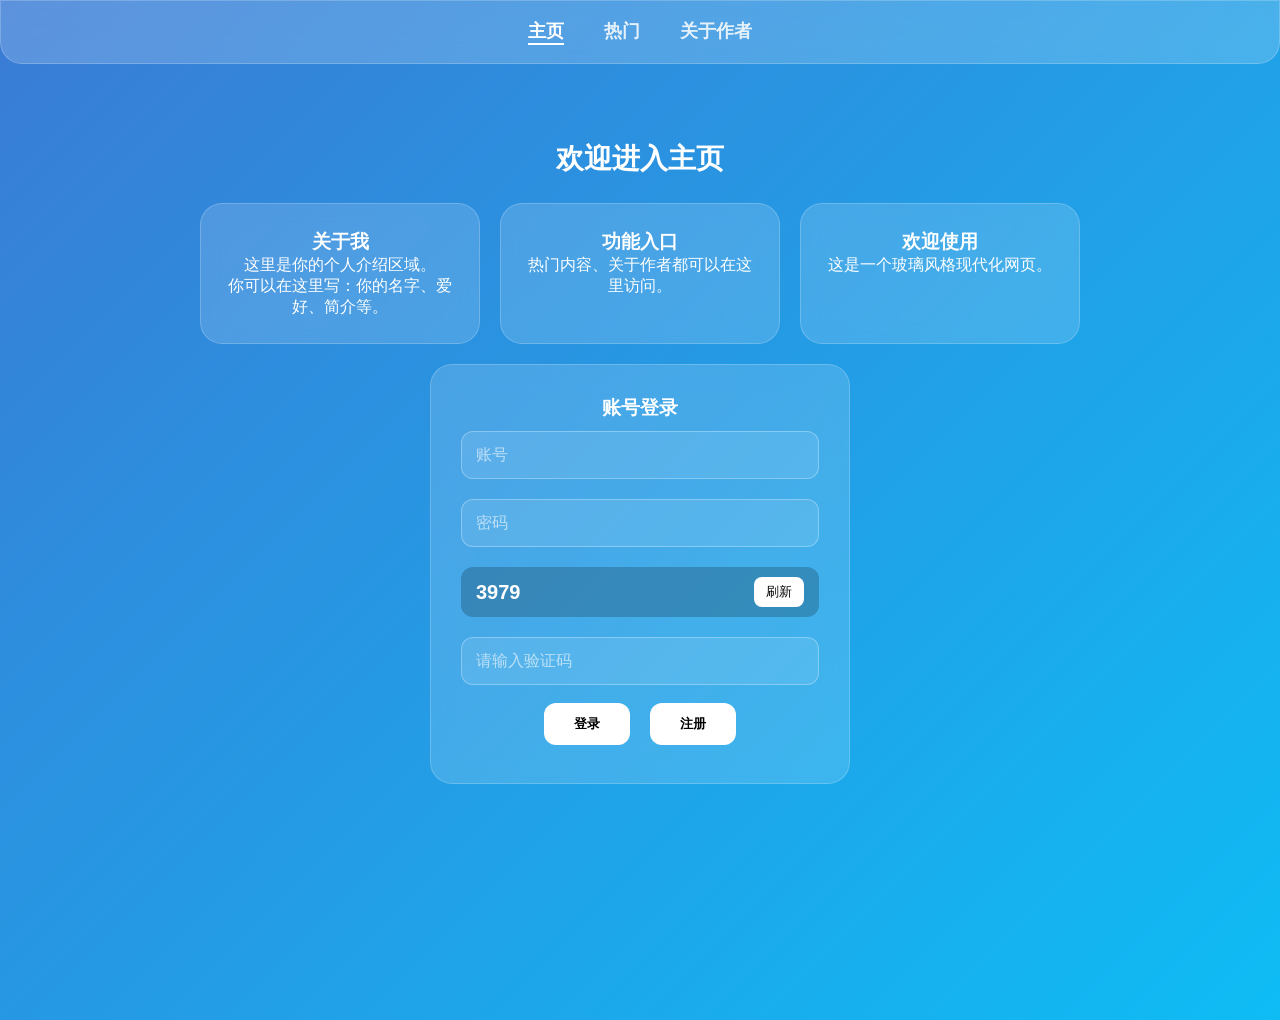
==== home.html @ a4b9e1c4 "创建 home.html" ====
<!DOCTYPE html>
<html lang="zh-CN">
<head>
<meta charset="UTF-8">
<meta name="viewport" content="width=device-width, initial-scale=1.0">
<title>主页 / 热门 / 关于作者</title>
<style>
* { margin: 0; padding: 0; box-sizing: border-box; }

body {
    background: linear-gradient(135deg, #3a7bd5, #00d2ff, #7b4397, #dc2430);
    background-size: 400% 400%;
    animation: bgGradient 12s ease infinite;
    min-height: 100vh;
    font-family: Arial, sans-serif;
    color: #fff;
    overflow-x: hidden;
}

@keyframes bgGradient {
    0% { background-position: 0% 50%; }
    50% { background-position: 100% 50%; }
    100% { background-position: 0% 50%; }
}

/* 顶部导航玻璃 */
.navbar {
    position: fixed;
    top: 0; left: 0; right: 0;
    background: rgba(255, 255, 255, 0.18);
    backdrop-filter: blur(12px);
    -webkit-backdrop-filter: blur(12px);
    border: 1px solid rgba(255, 255, 255, 0.2);
    border-radius: 0 0 22px 22px;
    padding: 18px 30px;
    display: flex;
    justify-content: center;
    gap: 40px;
    z-index: 99;
    animation: navIn 0.8s ease-out;
}

@keyframes navIn {
    from { transform: translateY(-30px); opacity: 0; }
    to { transform: translateY(0); opacity: 1; }
}

.nav-item {
    font-size: 18px;
    font-weight: bold;
    color: #fff;
    opacity: 0.85;
    cursor: pointer;
    transition: all 0.3s ease;
}

.nav-item:hover { opacity: 1; transform: scale(1.08); }
.nav-item.active { opacity: 1; border-bottom: 2px solid #fff; }

/* 内容区 */
.content {
    margin-top: 120px;
    padding: 20px;
    display: flex;
    flex-direction: column;
    align-items: center;
}

.page-content {
    width: 100%;
    max-width: 900px;
    display: none;
    animation: fadeIn 1s ease;
}
.page-content.active { display: block; }

@keyframes fadeIn {
    from { opacity: 0; transform: translateY(20px); }
    to { opacity: 1; transform: translateY(0); }
}

.page-title {
    text-align: center;
    font-size: 28px;
    font-weight: bold;
    margin-bottom: 25px;
}

/* 卡片 */
.cards {
    display: flex;
    flex-wrap: wrap;
    justify-content: center;
    gap: 20px;
}

.card {
    background: rgba(255, 255, 255, 0.15);
    backdrop-filter: blur(10px);
    -webkit-backdrop-filter: blur(10px);
    border: 1px solid rgba(255, 255, 255, 0.2);
    border-radius: 22px;
    width: 100%;
    max-width: 280px;
    padding: 25px;
    text-align: center;
    transition: all 0.4s ease;
    animation: cardIn 0.8s ease backwards;
}
.card:nth-child(1) { animation-delay: 0.1s; }
.card:nth-child(2) { animation-delay: 0.2s; }
.card:nth-child(3) { animation-delay: 0.3s; }

@keyframes cardIn {
    from { transform: translateY(30px); opacity: 0; }
    to { transform: translateY(0); opacity: 1; }
}

.card:hover {
    transform: translateY(-6px);
    background: rgba(255, 255, 255, 0.2);
}

/* 玻璃框 */
.glass-box {
    background: rgba(255, 255, 255, 0.15);
    backdrop-filter: blur(12px);
    -webkit-backdrop-filter: blur(12px);
    border: 1px solid rgba(255, 255, 255, 0.2);
    border-radius: 22px;
    padding: 30px;
    margin: 20px auto;
    max-width: 420px;
    text-align: center;
}

/* 表单 */
input {
    width: 100%;
    padding: 14px;
    margin: 10px 0;
    border-radius: 12px;
    border: 1px solid rgba(255,255,255,0.3);
    background: rgba(255,255,255,0.1);
    color: #fff;
    font-size: 16px;
    outline: none;
}
input::placeholder { color: rgba(255,255,255,0.6); }

.btn {
    padding: 12px 30px;
    margin: 8px;
    border-radius: 12px;
    border: none;
    background: linear-gradient(90deg,#fff,#fff);
    color: #000;
    font-weight: bold;
    cursor: pointer;
    transition: all 0.3s ease;
}
.btn:hover { transform: scale(1.05); }
.btn:active { transform: scale(0.97); }

/* 验证码 */
.captcha-box {
    display: flex;
    align-items: center;
    justify-content: space-between;
    background: rgba(0,0,0,0.2);
    padding: 10px 15px;
    border-radius: 12px;
    margin: 10px 0;
}
.captcha-text {
    font-size: 20px;
    font-weight: bold;
    color: #fff;
}
.refresh-btn {
    background: #fff;
    border: none;
    padding: 6px 12px;
    border-radius: 8px;
    cursor: pointer;
}

/* 手机自适应 */
@media (max-width: 768px) {
    .navbar { gap: 25px; }
    .nav-item { font-size: 16px; }
    .page-title { font-size: 22px; }
    .card { max-width: 90%; }
}
</style>
</head>
<body>

<!-- 导航 -->
<div class="navbar">
    <div class="nav-item active" onclick="switchPage('home')">主页</div>
    <div class="nav-item" onclick="switchPage('hot')">热门</div>
    <div class="nav-item" onclick="switchPage('about')">关于作者</div>
</div>

<!-- 内容区 -->
<div class="content">

    <!-- 主页 -->
    <div id="page-home" class="page-content active">
        <div class="page-title">欢迎进入主页</div>

        <div class="cards">
            <div class="card">
                <h3>关于我</h3>
                <p>这里是你的个人介绍区域。</p>
                <p>你可以在这里写：你的名字、爱好、简介等。</p>
            </div>
            <div class="card">
                <h3>功能入口</h3>
                <p>热门内容、关于作者都可以在这里访问。</p>
            </div>
            <div class="card">
                <h3>欢迎使用</h3>
                <p>这是一个玻璃风格现代化网页。</p>
            </div>
        </div>
    </div>

    <!-- 热门 -->
    <div id="page-hot" class="page-content">
        <div class="page-title">热门内容</div>
        <div class="cards">
            <div class="card"><h3>热门 1</h3><p>热门内容展示区。</p></div>
            <div class="card"><h3>热门 2</h3><p>后续可替换为你想要的内容。</p></div>
        </div>
    </div>

    <!-- 关于作者 -->
    <div id="page-about" class="page-content">
        <div class="page-title">关于作者</div>
        <div class="glass-box">
            <h3>作者信息</h3>
            <p style="margin-top:10px;">账号登录系统已集成</p>
            <p>你可以注册账号后登录使用</p>
            <p>所有数据保存在本地，不泄露</p>
        </div>
    </div>

    <!-- 登录弹窗 -->
    <div id="login-modal" class="glass-box" style="display:none;">
        <h3>账号登录</h3>
        <input id="login-user" placeholder="账号">
        <input id="login-pwd" type="password" placeholder="密码">
        
        <div class="captcha-box">
            <div id="captcha-text" class="captcha-text"></div>
            <button class="refresh-btn" onclick="refreshCaptcha()">刷新</button>
        </div>
        <input id="captcha-input" placeholder="请输入验证码">

        <button class="btn" onclick="login()">登录</button>
        <button class="btn" onclick="showRegister()">注册</button>
    </div>

    <!-- 注册弹窗 -->
    <div id="register-modal" class="glass-box" style="display:none;">
        <h3>注册账号</h3>
        <input id="reg-user" placeholder="账号">
        <input id="reg-pwd" type="password" placeholder="密码">
        <input id="reg-pwd2" type="password" placeholder="确认密码">
        
        <div class="captcha-box">
            <div id="reg-captcha-text" class="captcha-text"></div>
            <button class="refresh-btn" onclick="refreshRegCaptcha()">刷新</button>
        </div>
        <input id="reg-captcha-input" placeholder="请输入验证码">

        <button class="btn" onclick="register()">完成注册</button>
        <button class="btn" onclick="hideRegister()">返回登录</button>
    </div>

</div>

<script>
// 页面切换
function switchPage(page) {
    document.querySelectorAll('.page-content').forEach(p=>p.classList.remove('active'));
    document.querySelectorAll('.nav-item').forEach(n=>n.classList.remove('active'));

    if(page==='home') document.getElementById('page-home').classList.add('active');
    else if(page==='hot') document.getElementById('page-hot').classList.add('active');
    else if(page==='about') document.getElementById('page-about').classList.add('active');

    document.querySelectorAll('.nav-item')[page==='home'?0:page==='hot'?1:2].classList.add('active');
}

// ========= 登录/注册 =========
let captchaVal = 0;
let regCaptchaVal = 0;

// 刷新验证码
function refreshCaptcha() {
    captchaVal = Math.floor(Math.random()*9000)+1000;
    document.getElementById('captcha-text').innerText = captchaVal;
}
function refreshRegCaptcha() {
    regCaptchaVal = Math.floor(Math.random()*9000)+1000;
    document.getElementById('reg-captcha-text').innerText = regCaptchaVal;
}

// 显示注册
function showRegister() {
    document.getElementById('login-modal').style.display = 'none';
    document.getElementById('register-modal').style.display = 'block';
    refreshRegCaptcha();
}
function hideRegister() {
    document.getElementById('register-modal').style.display = 'none';
    document.getElementById('login-modal').style.display = 'block';
}

// 登录
function login() {
    let user = document.getElementById('login-user').value.trim();
    let pwd = document.getElementById('login-pwd').value.trim();
    let cap = document.getElementById('captcha-input').value.trim();

    if(!user || !pwd){ alert("请填写账号密码！"); return; }
    if(cap != captchaVal){ alert("验证码错误！"); return; }

    let local = JSON.parse(localStorage.getItem("users")) || [];
    let find = local.find(u=>u.user===user && u.pwd===pwd);
    if(!find){ alert("账号或密码错误！"); return; }

    alert("登录成功！");
    localStorage.setItem("loginUser", user);
    location.reload();
}

// 注册
function register() {
    let user = document.getElementById('reg-user').value.trim();
    let pwd = document.getElementById('reg-pwd').value.trim();
    let pwd2 = document.getElementById('reg-pwd2').value.trim();
    let cap = document.getElementById('reg-captcha-input').value.trim();

    if(!user || !pwd){ alert("请填写账号密码！"); return; }
    if(pwd !== pwd2){ alert("两次密码不一致！"); return; }
    if(cap != regCaptchaVal){ alert("验证码错误！"); return; }

    let local = JSON.parse(localStorage.getItem("users")) || [];
    if(local.some(u=>u.user===user)){ alert("账号已存在！"); return; }

    local.push({user:user, pwd:pwd});
    localStorage.setItem("users", JSON.stringify(local));
    alert("注册成功！请登录。");
    hideRegister();
}

// 自动加载：显示登录框
window.onload = function(){
    if(!localStorage.getItem("loginUser")){
        document.getElementById('login-modal').style.display = 'block';
        refreshCaptcha();
    }
}
</script>

</body>
</html>
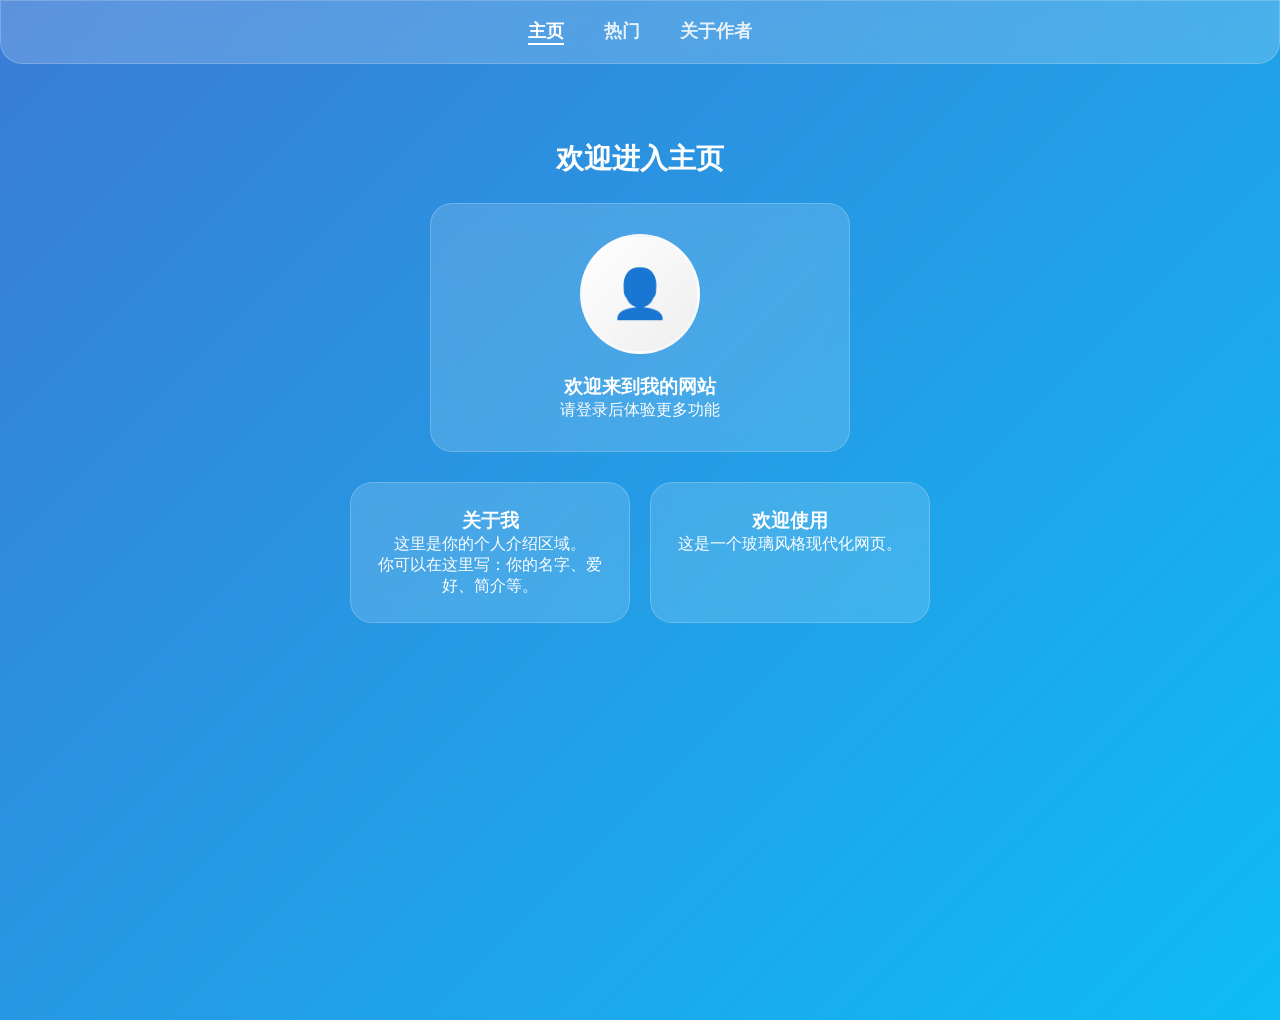
==== commit 86a5ead7: "更新 home.html" ====
--- a/home.html
+++ b/home.html
@@ -64,6 +64,8 @@
     display: flex;
     flex-direction: column;
     align-items: center;
+    position: relative;
+    z-index: 1;
 }
 
 .page-content {
@@ -185,6 +187,24 @@
     cursor: pointer;
 }
 
+/* 头像 */
+.avatar {
+    width: 120px;
+    height: 120px;
+    border-radius: 50%;
+    background: linear-gradient(135deg, #fff, #eee);
+    margin: 0 auto 20px;
+    display: flex;
+    align-items: center;
+    justify-content: center;
+    font-size: 48px;
+    color: #333;
+    cursor: pointer;
+    transition: transform 0.3s ease;
+    border: 3px solid rgba(255,255,255,0.3);
+}
+.avatar:hover { transform: scale(1.05); }
+
 /* 手机自适应 */
 @media (max-width: 768px) {
     .navbar { gap: 25px; }
@@ -192,14 +212,29 @@
     .page-title { font-size: 22px; }
     .card { max-width: 90%; }
 }
+
+/* 下雪动画 */
+.snow {
+    position: fixed;
+    top: 0;
+    left: 0;
+    width: 100%;
+    height: 100%;
+    pointer-events: none;
+    z-index: 0;
+}
 </style>
 </head>
 <body>
+
+<!-- 下雪动画 -->
+<canvas id="snow" class="snow"></canvas>
 
 <!-- 导航 -->
 <div class="navbar">
     <div class="nav-item active" onclick="switchPage('home')">主页</div>
     <div class="nav-item" onclick="switchPage('hot')">热门</div>
+    <div class="nav-item" id="nav-feature" onclick="switchPage('feature')" style="display:none;">功能</div>
     <div class="nav-item" onclick="switchPage('about')">关于作者</div>
 </div>
 
@@ -209,18 +244,25 @@
     <!-- 主页 -->
     <div id="page-home" class="page-content active">
         <div class="page-title">欢迎进入主页</div>
+        
+        <div class="glass-box" style="margin-bottom:30px;">
+            <div id="avatar" class="avatar" onclick="changeAvatar()">👤</div>
+            <h3 id="welcome-text">欢迎来到我的网站</h3>
+            <p>请登录后体验更多功能</p>
+        </div>
 
         <div class="cards">
+            <div class="card" id="feature-card" style="display:none;">
+                <h3>功能入口</h3>
+                <p>点击进入功能页面</p>
+                <button class="btn" style="margin-top:10px;" onclick="goToFeature()">进入</button>
+            </div>
             <div class="card">
                 <h3>关于我</h3>
                 <p>这里是你的个人介绍区域。</p>
                 <p>你可以在这里写：你的名字、爱好、简介等。</p>
             </div>
             <div class="card">
-                <h3>功能入口</h3>
-                <p>热门内容、关于作者都可以在这里访问。</p>
-            </div>
-            <div class="card">
                 <h3>欢迎使用</h3>
                 <p>这是一个玻璃风格现代化网页。</p>
             </div>
@@ -231,8 +273,33 @@
     <div id="page-hot" class="page-content">
         <div class="page-title">热门内容</div>
         <div class="cards">
-            <div class="card"><h3>热门 1</h3><p>热门内容展示区。</p></div>
-            <div class="card"><h3>热门 2</h3><p>后续可替换为你想要的内容。</p></div>
+            <div class="card" onclick="showMaking()">
+                <h3>热门 1</h3>
+                <p>点击查看热门内容</p>
+            </div>
+            <div class="card" onclick="goToMusic()">
+                <h3>热门 2</h3>
+                <p>免费音乐播放平台</p>
+            </div>
+        </div>
+    </div>
+
+    <!-- 功能 -->
+    <div id="page-feature" class="page-content">
+        <div class="page-title">功能页面</div>
+        <div class="cards">
+            <div class="card">
+                <h3>功能 1</h3>
+                <p>功能描述</p>
+            </div>
+            <div class="card">
+                <h3>功能 2</h3>
+                <p>功能描述</p>
+            </div>
+            <div class="card">
+                <h3>功能 3</h3>
+                <p>功能描述</p>
+            </div>
         </div>
     </div>
 
@@ -241,8 +308,8 @@
         <div class="page-title">关于作者</div>
         <div class="glass-box">
             <h3>作者信息</h3>
-            <p style="margin-top:10px;">账号登录系统已集成</p>
-            <p>你可以注册账号后登录使用</p>
+            <p style="margin-top:10px;">QQ群：1065279470</p>
+            <p>有感兴趣的进群了解</p>
             <p>所有数据保存在本地，不泄露</p>
         </div>
     </div>
@@ -290,9 +357,14 @@
 
     if(page==='home') document.getElementById('page-home').classList.add('active');
     else if(page==='hot') document.getElementById('page-hot').classList.add('active');
+    else if(page==='feature') document.getElementById('page-feature').classList.add('active');
     else if(page==='about') document.getElementById('page-about').classList.add('active');
 
-    document.querySelectorAll('.nav-item')[page==='home'?0:page==='hot'?1:2].classList.add('active');
+    document.querySelectorAll('.nav-item')[
+        page==='home'?0:
+        page==='hot'?1:
+        page==='feature'?2:3
+    ].classList.add('active');
 }
 
 // ========= 登录/注册 =========
@@ -332,40 +404,3 @@
     let local = JSON.parse(localStorage.getItem("users")) || [];
     let find = local.find(u=>u.user===user && u.pwd===pwd);
     if(!find){ alert("账号或密码错误！"); return; }
-
-    alert("登录成功！");
-    localStorage.setItem("loginUser", user);
-    location.reload();
-}
-
-// 注册
-function register() {
-    let user = document.getElementById('reg-user').value.trim();
-    let pwd = document.getElementById('reg-pwd').value.trim();
-    let pwd2 = document.getElementById('reg-pwd2').value.trim();
-    let cap = document.getElementById('reg-captcha-input').value.trim();
-
-    if(!user || !pwd){ alert("请填写账号密码！"); return; }
-    if(pwd !== pwd2){ alert("两次密码不一致！"); return; }
-    if(cap != regCaptchaVal){ alert("验证码错误！"); return; }
-
-    let local = JSON.parse(localStorage.getItem("users")) || [];
-    if(local.some(u=>u.user===user)){ alert("账号已存在！"); return; }
-
-    local.push({user:user, pwd:pwd});
-    localStorage.setItem("users", JSON.stringify(local));
-    alert("注册成功！请登录。");
-    hideRegister();
-}
-
-// 自动加载：显示登录框
-window.onload = function(){
-    if(!localStorage.getItem("loginUser")){
-        document.getElementById('login-modal').style.display = 'block';
-        refreshCaptcha();
-    }
-}
-</script>
-
-</body>
-</html>
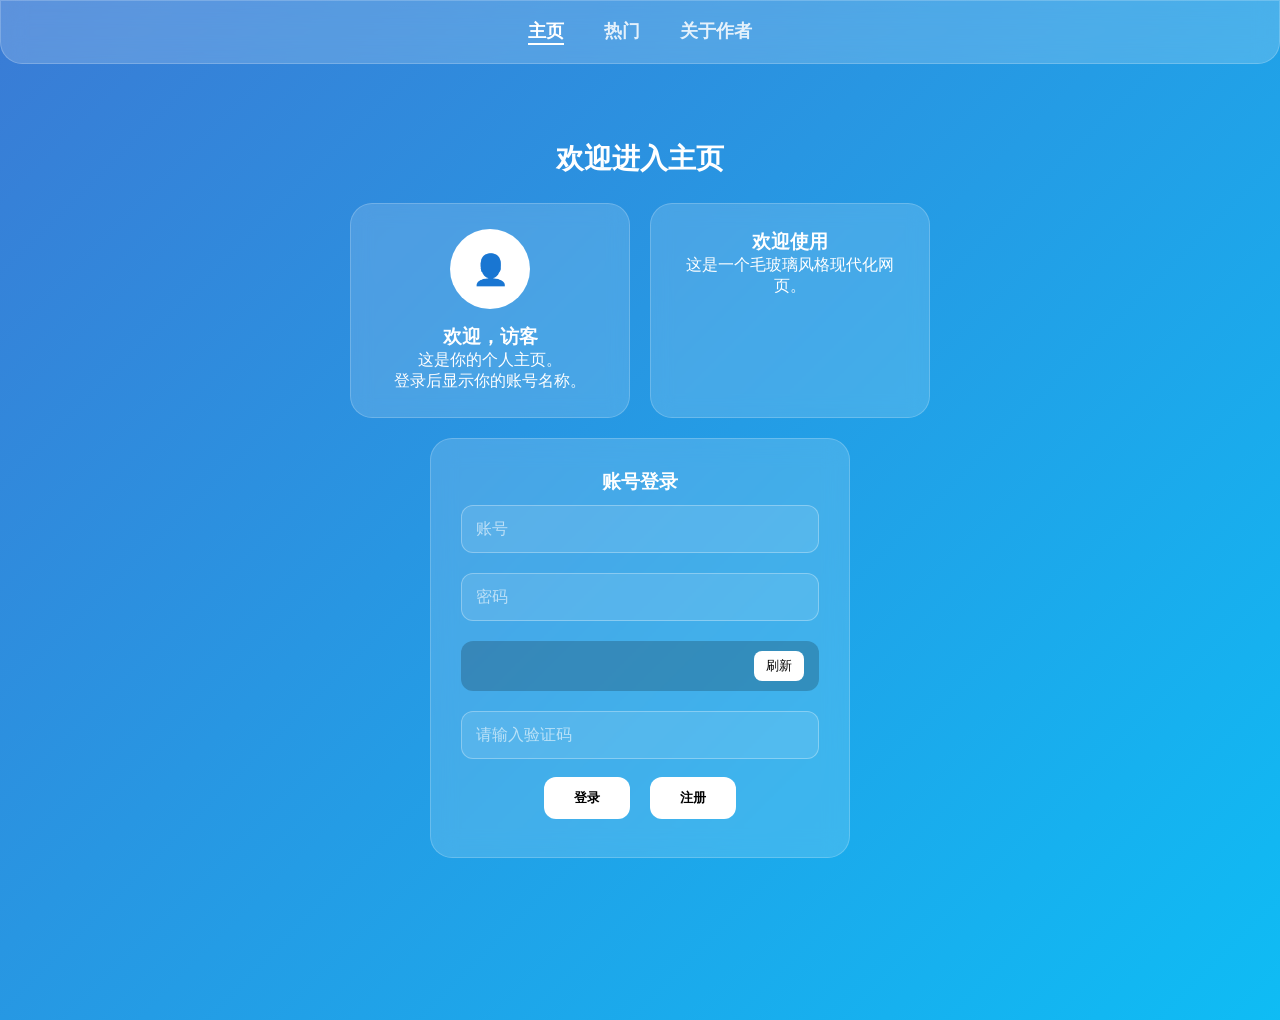
==== commit 4724ecb2: "更新 home.html" ====
--- a/home.html
+++ b/home.html
@@ -23,7 +23,7 @@
     100% { background-position: 0% 50%; }
 }
 
-/* 顶部导航玻璃 */
+/* 导航玻璃 */
 .navbar {
     position: fixed;
     top: 0; left: 0; right: 0;
@@ -64,8 +64,6 @@
     display: flex;
     flex-direction: column;
     align-items: center;
-    position: relative;
-    z-index: 1;
 }
 
 .page-content {
@@ -187,24 +185,6 @@
     cursor: pointer;
 }
 
-/* 头像 */
-.avatar {
-    width: 120px;
-    height: 120px;
-    border-radius: 50%;
-    background: linear-gradient(135deg, #fff, #eee);
-    margin: 0 auto 20px;
-    display: flex;
-    align-items: center;
-    justify-content: center;
-    font-size: 48px;
-    color: #333;
-    cursor: pointer;
-    transition: transform 0.3s ease;
-    border: 3px solid rgba(255,255,255,0.3);
-}
-.avatar:hover { transform: scale(1.05); }
-
 /* 手机自适应 */
 @media (max-width: 768px) {
     .navbar { gap: 25px; }
@@ -213,58 +193,73 @@
     .card { max-width: 90%; }
 }
 
-/* 下雪动画 */
+/* ===== 下雪动画 ===== */
 .snow {
     position: fixed;
-    top: 0;
-    left: 0;
+    top: 0; left: 0;
     width: 100%;
     height: 100%;
     pointer-events: none;
     z-index: 0;
 }
+
+/* 头像 */
+.avatar {
+    width: 80px;
+    height: 80px;
+    border-radius: 50%;
+    margin: 0 auto 15px;
+    background: #fff;
+    display: flex;
+    align-items: center;
+    justify-content: center;
+    font-size: 30px;
+    color: #333;
+    cursor: pointer;
+    border: 2px solid rgba(255,255,255,0.3);
+}
 </style>
 </head>
 <body>
 
-<!-- 下雪动画 -->
-<canvas id="snow" class="snow"></canvas>
+<!-- 下雪动画容器 -->
+<canvas class="snow" id="snowCanvas"></canvas>
 
 <!-- 导航 -->
 <div class="navbar">
     <div class="nav-item active" onclick="switchPage('home')">主页</div>
     <div class="nav-item" onclick="switchPage('hot')">热门</div>
-    <div class="nav-item" id="nav-feature" onclick="switchPage('feature')" style="display:none;">功能</div>
     <div class="nav-item" onclick="switchPage('about')">关于作者</div>
 </div>
 
 <!-- 内容区 -->
 <div class="content">
 
-    <!-- 主页 -->
+    <!-- 主页（登录后才显示） -->
     <div id="page-home" class="page-content active">
         <div class="page-title">欢迎进入主页</div>
-        
-        <div class="glass-box" style="margin-bottom:30px;">
-            <div id="avatar" class="avatar" onclick="changeAvatar()">👤</div>
-            <h3 id="welcome-text">欢迎来到我的网站</h3>
-            <p>请登录后体验更多功能</p>
-        </div>
 
         <div class="cards">
-            <div class="card" id="feature-card" style="display:none;">
+            <!-- 关于我 -->
+            <div class="card">
+                <div class="avatar" onclick="prompt('点击更换头像（本地暂不保存）')">👤</div>
+                <h3 id="welcome-name">欢迎，访客</h3>
+                <p>这是你的个人主页。</p>
+                <p>登录后显示你的账号名称。</p>
+            </div>
+
+            <!-- 功能入口（登录后才显示） -->
+            <div class="card" id="func-card" style="display:none;">
                 <h3>功能入口</h3>
-                <p>点击进入功能页面</p>
-                <button class="btn" style="margin-top:10px;" onclick="goToFeature()">进入</button>
+                <p onclick="window.location.href='function.html'" style="cursor:pointer;color:#fffef0;">
+                    进入功能页面
+                </p>
             </div>
-            <div class="card">
-                <h3>关于我</h3>
-                <p>这里是你的个人介绍区域。</p>
-                <p>你可以在这里写：你的名字、爱好、简介等。</p>
-            </div>
+
+            <!-- 欢迎使用 -->
             <div class="card">
                 <h3>欢迎使用</h3>
-                <p>这是一个玻璃风格现代化网页。</p>
+                <p>这是一个毛玻璃风格现代化网页。</p>
             </div>
         </div>
     </div>
@@ -273,32 +268,13 @@
     <div id="page-hot" class="page-content">
         <div class="page-title">热门内容</div>
         <div class="cards">
-            <div class="card" onclick="showMaking()">
+            <div class="card" onclick="alert('🚧 正在制作中，请耐心等待…')">
                 <h3>热门 1</h3>
-                <p>点击查看热门内容</p>
+                <p>点击查看</p>
             </div>
-            <div class="card" onclick="goToMusic()">
+            <div class="card" onclick="window.location.href='https://music.163.com/'">
                 <h3>热门 2</h3>
-                <p>免费音乐播放平台</p>
-            </div>
-        </div>
-    </div>
-
-    <!-- 功能 -->
-    <div id="page-feature" class="page-content">
-        <div class="page-title">功能页面</div>
-        <div class="cards">
-            <div class="card">
-                <h3>功能 1</h3>
-                <p>功能描述</p>
-            </div>
-            <div class="card">
-                <h3>功能 2</h3>
-                <p>功能描述</p>
-            </div>
-            <div class="card">
-                <h3>功能 3</h3>
-                <p>功能描述</p>
+                <p>免费在线音乐</p>
             </div>
         </div>
     </div>
@@ -309,13 +285,12 @@
         <div class="glass-box">
             <h3>作者信息</h3>
             <p style="margin-top:10px;">QQ群：1065279470</p>
-            <p>有感兴趣的进群了解</p>
-            <p>所有数据保存在本地，不泄露</p>
+            <p>有感兴趣的进群了解！</p>
         </div>
     </div>
 
     <!-- 登录弹窗 -->
-    <div id="login-modal" class="glass-box" style="display:none;">
+    <div id="login-modal" class="glass-box">
         <h3>账号登录</h3>
         <input id="login-user" placeholder="账号">
         <input id="login-pwd" type="password" placeholder="密码">
@@ -350,28 +325,22 @@
 </div>
 
 <script>
-// 页面切换
+// ========= 页面切换 =========
 function switchPage(page) {
     document.querySelectorAll('.page-content').forEach(p=>p.classList.remove('active'));
     document.querySelectorAll('.nav-item').forEach(n=>n.classList.remove('active'));
 
     if(page==='home') document.getElementById('page-home').classList.add('active');
     else if(page==='hot') document.getElementById('page-hot').classList.add('active');
-    else if(page==='feature') document.getElementById('page-feature').classList.add('active');
     else if(page==='about') document.getElementById('page-about').classList.add('active');
 
-    document.querySelectorAll('.nav-item')[
-        page==='home'?0:
-        page==='hot'?1:
-        page==='feature'?2:3
-    ].classList.add('active');
+    document.querySelectorAll('.nav-item')[page==='home'?0:page==='hot'?1:2].classList.add('active');
 }
 
 // ========= 登录/注册 =========
 let captchaVal = 0;
 let regCaptchaVal = 0;
 
-// 刷新验证码
 function refreshCaptcha() {
     captchaVal = Math.floor(Math.random()*9000)+1000;
     document.getElementById('captcha-text').innerText = captchaVal;
@@ -381,7 +350,6 @@
     document.getElementById('reg-captcha-text').innerText = regCaptchaVal;
 }
 
-// 显示注册
 function showRegister() {
     document.getElementById('login-modal').style.display = 'none';
     document.getElementById('register-modal').style.display = 'block';
@@ -392,7 +360,6 @@
     document.getElementById('login-modal').style.display = 'block';
 }
 
-// 登录
 function login() {
     let user = document.getElementById('login-user').value.trim();
     let pwd = document.getElementById('login-pwd').value.trim();
@@ -404,3 +371,55 @@
     let local = JSON.parse(localStorage.getItem("users")) || [];
     let find = local.find(u=>u.user===user && u.pwd===pwd);
     if(!find){ alert("账号或密码错误！"); return; }
+
+    alert("登录成功！");
+    localStorage.setItem("loginUser", user);
+    location.reload();
+}
+
+function register() {
+    let user = document.getElementById('reg-user').value.trim();
+    let pwd = document.getElementById('reg-pwd').value.trim();
+    let pwd2 = document.getElementById('reg-pwd2').value.trim();
+    let cap = document.getElementById('reg-captcha-input').value.trim();
+
+    if(!user || !pwd){ alert("请填写账号密码！"); return; }
+    if(pwd !== pwd2){ alert("两次密码不一致！"); return; }
+    if(cap != regCaptchaVal){ alert("验证码错误！"); return; }
+
+    let local = JSON.parse(localStorage.getItem("users")) || [];
+    if(local.some(u=>u.user===user)){ alert("账号已存在！"); return; }
+
+    local.push({user:user, pwd:pwd});
+    localStorage.setItem("users", JSON.stringify(local));
+    alert("注册成功！请登录。");
+    hideRegister();
+}
+
+// ========= 初始化：强制弹出登录 =========
+window.onload = function(){
+    document.getElementById('login-modal').style.display = 'block';
+    refreshCaptcha();
+
+    // 登录后显示功能入口
+    if(localStorage.getItem("loginUser")){
+        document.getElementById("func-card").style.display = "block";
+        document.getElementById("welcome-name").innerText = "欢迎，" + localStorage.getItem("loginUser");
+    }
+}
+
+// ========= 下雪动画 =========
+const canvas = document.getElementById('snowCanvas');
+const ctx = canvas.getContext('2d');
+
+function resize(){
+    canvas.width = window.innerWidth;
+    canvas.height = window.innerHeight;
+}
+resize();
+window.addEventListener('resize', resize);
+
+let snowArr = [];
+for(let i=0;i<80;i++){
+    snowArr.push({
+        x: Math.random()*canvas.width,
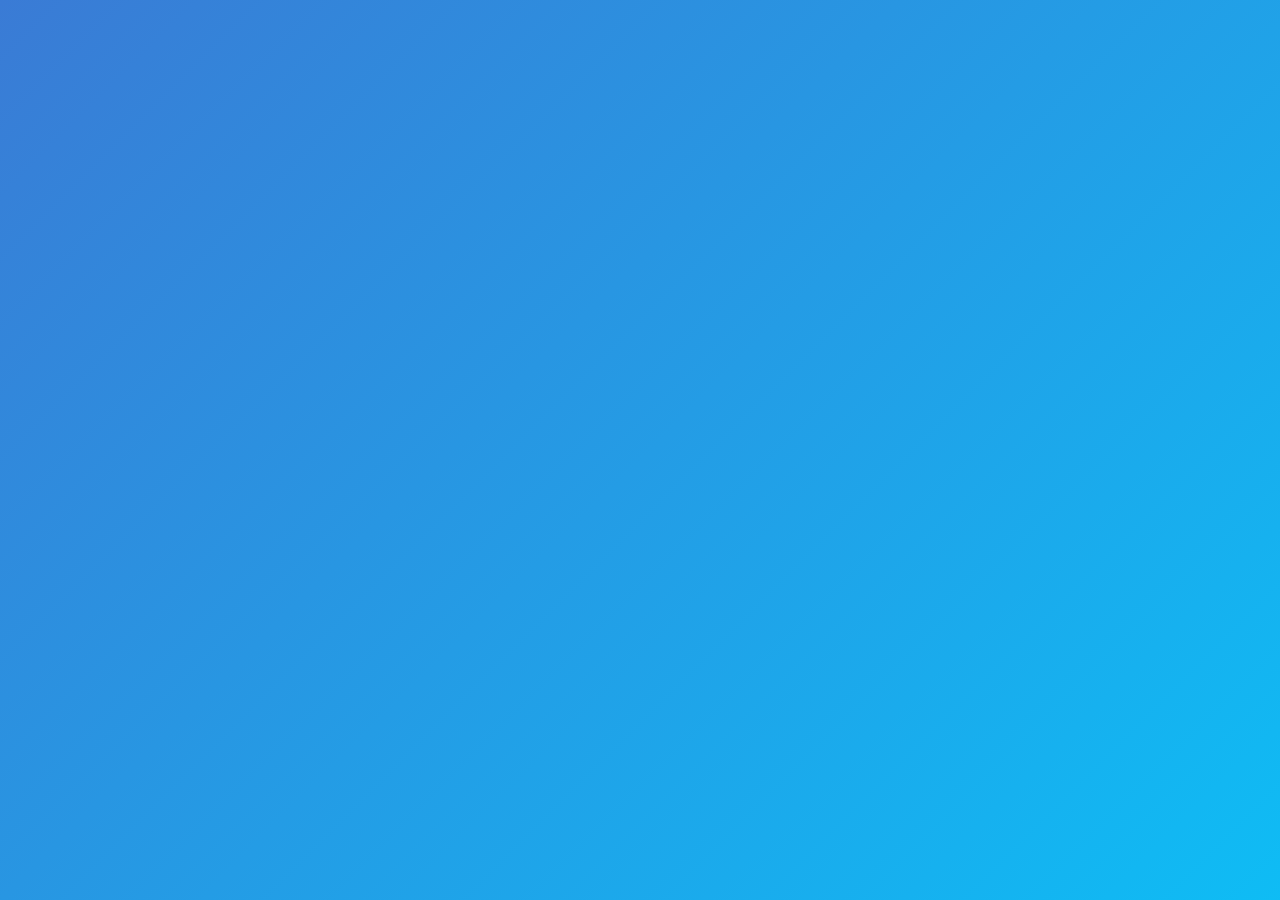
==== commit cbf8a0b9: "创建 home.html" ====
--- a/home.html
+++ b/home.html
@@ -3,423 +3,523 @@
 <head>
 <meta charset="UTF-8">
 <meta name="viewport" content="width=device-width, initial-scale=1.0">
-<title>主页 / 热门 / 关于作者</title>
+<title>社交分享平台</title>
 <style>
+/* 全局重置 */
 * { margin: 0; padding: 0; box-sizing: border-box; }
 
+/* 背景渐变模糊 */
 body {
     background: linear-gradient(135deg, #3a7bd5, #00d2ff, #7b4397, #dc2430);
     background-size: 400% 400%;
-    animation: bgGradient 12s ease infinite;
-    min-height: 100vh;
+    animation: bgGradient 8s ease infinite;
+    height: 100vh;
+    overflow: hidden;
     font-family: Arial, sans-serif;
-    color: #fff;
-    overflow-x: hidden;
-}
-
+    transition: opacity 0.8s ease;
+}
+
+/* 背景渐变动画 */
 @keyframes bgGradient {
     0% { background-position: 0% 50%; }
     50% { background-position: 100% 50%; }
     100% { background-position: 0% 50%; }
 }
 
-/* 导航玻璃 */
-.navbar {
+/* 加载动画容器 */
+.loader {
     position: fixed;
-    top: 0; left: 0; right: 0;
-    background: rgba(255, 255, 255, 0.18);
-    backdrop-filter: blur(12px);
-    -webkit-backdrop-filter: blur(12px);
-    border: 1px solid rgba(255, 255, 255, 0.2);
-    border-radius: 0 0 22px 22px;
-    padding: 18px 30px;
+    top: 0; left: 0;
+    width: 100%; height: 100%;
     display: flex;
     justify-content: center;
-    gap: 40px;
+    align-items: center;
+    z-index: 999;
+    opacity: 1;
+    transition: opacity 1s ease;
+}
+
+/* 加载动画圆点 */
+.loader .dot {
+    width: 20px; height: 20px;
+    margin: 0 10px;
+    border-radius: 50%;
+    background: #fff;
+    animation: jump 1.5s infinite ease-in-out;
+}
+
+/* 圆点弹跳动画 */
+@keyframes jump {
+    0%, 100% { transform: translateY(0); }
+    50% { transform: translateY(-30px); }
+}
+.loader .dot:nth-child(2) { animation-delay: 0.2s; }
+.loader .dot:nth-child(3) { animation-delay: 0.4s; }
+
+/* 通用容器 */
+.container {
+    position: fixed;
+    top: 0; left: 0;
+    width: 100%; height: 100%;
+    display: flex;
+    justify-content: center;
+    align-items: center;
     z-index: 99;
-    animation: navIn 0.8s ease-out;
-}
-
-@keyframes navIn {
-    from { transform: translateY(-30px); opacity: 0; }
-    to { transform: translateY(0); opacity: 1; }
-}
-
-.nav-item {
-    font-size: 18px;
-    font-weight: bold;
-    color: #fff;
-    opacity: 0.85;
-    cursor: pointer;
-    transition: all 0.3s ease;
-}
-
-.nav-item:hover { opacity: 1; transform: scale(1.08); }
-.nav-item.active { opacity: 1; border-bottom: 2px solid #fff; }
-
-/* 内容区 */
-.content {
-    margin-top: 120px;
-    padding: 20px;
-    display: flex;
-    flex-direction: column;
-    align-items: center;
-}
-
-.page-content {
-    width: 100%;
-    max-width: 900px;
-    display: none;
-    animation: fadeIn 1s ease;
-}
-.page-content.active { display: block; }
-
-@keyframes fadeIn {
-    from { opacity: 0; transform: translateY(20px); }
-    to { opacity: 1; transform: translateY(0); }
-}
-
-.page-title {
-    text-align: center;
-    font-size: 28px;
-    font-weight: bold;
-    margin-bottom: 25px;
-}
-
-/* 卡片 */
-.cards {
-    display: flex;
-    flex-wrap: wrap;
-    justify-content: center;
-    gap: 20px;
-}
-
-.card {
-    background: rgba(255, 255, 255, 0.15);
-    backdrop-filter: blur(10px);
-    -webkit-backdrop-filter: blur(10px);
-    border: 1px solid rgba(255, 255, 255, 0.2);
-    border-radius: 22px;
-    width: 100%;
-    max-width: 280px;
-    padding: 25px;
-    text-align: center;
-    transition: all 0.4s ease;
-    animation: cardIn 0.8s ease backwards;
-}
-.card:nth-child(1) { animation-delay: 0.1s; }
-.card:nth-child(2) { animation-delay: 0.2s; }
-.card:nth-child(3) { animation-delay: 0.3s; }
-
-@keyframes cardIn {
-    from { transform: translateY(30px); opacity: 0; }
-    to { transform: translateY(0); opacity: 1; }
-}
-
-.card:hover {
-    transform: translateY(-6px);
-    background: rgba(255, 255, 255, 0.2);
-}
-
-/* 玻璃框 */
-.glass-box {
+    opacity: 0;
+    transition: opacity 1.2s ease;
+}
+
+/* 显示容器 */
+.container.show {
+    opacity: 1;
+    display: flex;
+}
+
+/* 玻璃弹窗通用样式 */
+.glass-card {
     background: rgba(255, 255, 255, 0.15);
     backdrop-filter: blur(12px);
     -webkit-backdrop-filter: blur(12px);
     border: 1px solid rgba(255, 255, 255, 0.2);
     border-radius: 22px;
-    padding: 30px;
-    margin: 20px auto;
-    max-width: 420px;
+    padding: 35px 55px;
     text-align: center;
-}
-
-/* 表单 */
-input {
-    width: 100%;
-    padding: 14px;
-    margin: 10px 0;
-    border-radius: 12px;
-    border: 1px solid rgba(255,255,255,0.3);
-    background: rgba(255,255,255,0.1);
-    color: #fff;
+    width: 90%;
+    max-width: 400px;
+}
+
+/* 渐变文字 */
+.gradient-text {
+    font-size: 24px;
+    font-weight: bold;
+    background: linear-gradient(90deg, #ff9966, #ff5e62, #833ab4, #fd1d1d, #fcb045);
+    background-size: 300% 300%;
+    -webkit-background-clip: text;
+    background-clip: text;
+    color: transparent;
+    animation: textGradient 4s ease infinite;
+    cursor: pointer;
+    transition: transform 0.2s ease;
+}
+
+/* 点击文字稍微缩放效果 */
+.gradient-text:active {
+    transform: scale(0.95);
+}
+
+/* 渐变文字动画 */
+@keyframes textGradient {
+    0% { background-position: 0% 50%; }
+    50% { background-position: 100% 50%; }
+    100% { background-position: 0% 50%; }
+}
+
+/* 加载完成后隐藏加载动画 */
+.started .loader {
+    opacity: 0;
+    pointer-events: none;
+}
+
+/* 淡出动画类 */
+body.fade-out {
+    opacity: 0;
+}
+
+/* 表单样式 */
+.form-group {
+    margin-bottom: 20px;
+    text-align: left;
+}
+
+.form-group label {
+    display: block;
+    color: white;
+    margin-bottom: 8px;
+    font-size: 14px;
+}
+
+.form-group input {
+    width: 100%;
+    padding: 12px 15px;
+    border: 1px solid rgba(255, 255, 255, 0.3);
+    border-radius: 10px;
+    background: rgba(255, 255, 255, 0.1);
+    color: white;
     font-size: 16px;
     outline: none;
-}
-input::placeholder { color: rgba(255,255,255,0.6); }
-
+    transition: border-color 0.3s ease;
+}
+
+.form-group input:focus {
+    border-color: rgba(255, 255, 255, 0.6);
+}
+
+.form-group input::placeholder {
+    color: rgba(255, 255, 255, 0.6);
+}
+
+/* 按钮样式 */
 .btn {
-    padding: 12px 30px;
-    margin: 8px;
+    width: 100%;
+    padding: 12px;
+    border: none;
+    border-radius: 10px;
+    background: linear-gradient(90deg, #ff9966, #ff5e62);
+    color: white;
+    font-size: 16px;
+    font-weight: bold;
+    cursor: pointer;
+    transition: transform 0.2s ease;
+    margin-top: 10px;
+}
+
+.btn:active {
+    transform: scale(0.98);
+}
+
+/* 切换文本 */
+.switch-text {
+    color: white;
+    margin-top: 20px;
+    font-size: 14px;
+}
+
+.switch-text span {
+    color: #ff9966;
+    cursor: pointer;
+    text-decoration: underline;
+}
+
+/* 顶部横幅 */
+.banner {
+    position: fixed;
+    top: 0;
+    left: 0;
+    width: 100%;
+    height: 40px;
+    overflow: hidden;
+    z-index: 100;
+    pointer-events: none;
+}
+
+.banner-text {
+    position: absolute;
+    white-space: nowrap;
+    font-size: 14px;
+    color: white;
+    animation: bannerMove 10s linear infinite;
+    animation-delay: calc(var(--delay) * 1s);
+}
+
+@keyframes bannerMove {
+    0% { transform: translateX(100%); }
+    100% { transform: translateX(-100%); }
+}
+
+/* 导航栏 */
+.navbar {
+    position: fixed;
+    top: 40px;
+    left: 0;
+    width: 100%;
+    display: flex;
+    justify-content: space-between;
+    align-items: center;
+    padding: 15px 20px;
+    background: rgba(0, 0, 0, 0.3);
+    backdrop-filter: blur(8px);
+    -webkit-backdrop-filter: blur(8px);
+    z-index: 98;
+}
+
+.nav-logo {
+    font-size: 18px;
+    font-weight: bold;
+    color: white;
+}
+
+.nav-menu {
+    display: flex;
+    gap: 20px;
+}
+
+.nav-item {
+    color: white;
+    text-decoration: none;
+    font-size: 14px;
+    cursor: pointer;
+    transition: opacity 0.3s ease;
+}
+
+.nav-item:hover {
+    opacity: 0.8;
+}
+
+/* 主页内容 */
+.home-content {
+    padding-top: 100px;
+    width: 100%;
+    height: 100%;
+    overflow-y: auto;
+    display: none;
+}
+
+/* 个人资料 */
+.profile-section {
+    text-align: center;
+    padding: 20px;
+    margin-bottom: 30px;
+}
+
+.avatar {
+    width: 100px;
+    height: 100px;
+    border-radius: 50%;
+    border: 3px solid rgba(255, 255, 255, 0.3);
+    margin: 0 auto 15px;
+    object-fit: cover;
+}
+
+.username-display {
+    font-size: 22px;
+    color: white;
+    margin-bottom: 10px;
+}
+
+/* 内容发布区 */
+.post-section {
+    padding: 20px;
+    margin-bottom: 30px;
+}
+
+.post-input {
+    width: 100%;
+    height: 100px;
+    padding: 15px;
+    border: 1px solid rgba(255, 255, 255, 0.3);
+    border-radius: 15px;
+    background: rgba(255, 255, 255, 0.1);
+    color: white;
+    font-size: 16px;
+    outline: none;
+    resize: none;
+    margin-bottom: 15px;
+}
+
+.post-input::placeholder {
+    color: rgba(255, 255, 255, 0.6);
+}
+
+/* 发布按钮组 */
+.button-group {
+    display: flex;
+    gap: 10px;
+    margin-bottom: 20px;
+}
+
+.upload-btn {
+    flex: 1;
+    padding: 10px;
+    border: 1px solid rgba(255, 255, 255, 0.3);
+    border-radius: 10px;
+    background: rgba(255, 255, 255, 0.1);
+    color: white;
+    cursor: pointer;
+    transition: background 0.3s ease;
+}
+
+.upload-btn:hover {
+    background: rgba(255, 255, 255, 0.2);
+}
+
+/* 内容列表 */
+.posts-list {
+    padding: 0 20px 30px;
+}
+
+.post-card {
+    background: rgba(255, 255, 255, 0.1);
+    backdrop-filter: blur(8px);
+    -webkit-backdrop-filter: blur(8px);
+    border: 1px solid rgba(255, 255, 255, 0.2);
+    border-radius: 18px;
+    padding: 20px;
+    margin-bottom: 20px;
+}
+
+.post-header {
+    display: flex;
+    align-items: center;
+    margin-bottom: 15px;
+}
+
+.post-avatar {
+    width: 40px;
+    height: 40px;
+    border-radius: 50%;
+    margin-right: 10px;
+    object-fit: cover;
+}
+
+.post-username {
+    color: white;
+    font-weight: bold;
+}
+
+.post-content {
+    color: white;
+    margin-bottom: 15px;
+    line-height: 1.5;
+}
+
+.post-media {
+    width: 100%;
+    max-height: 300px;
     border-radius: 12px;
-    border: none;
-    background: linear-gradient(90deg,#fff,#fff);
-    color: #000;
-    font-weight: bold;
-    cursor: pointer;
-    transition: all 0.3s ease;
-}
-.btn:hover { transform: scale(1.05); }
-.btn:active { transform: scale(0.97); }
-
-/* 验证码 */
-.captcha-box {
+    margin-bottom: 15px;
+    object-fit: cover;
+}
+
+.post-actions {
+    display: flex;
+    justify-content: space-between;
+}
+
+.action-btn {
     display: flex;
     align-items: center;
-    justify-content: space-between;
-    background: rgba(0,0,0,0.2);
-    padding: 10px 15px;
+    gap: 5px;
+    color: white;
+    cursor: pointer;
+    transition: opacity 0.3s ease;
+}
+
+.action-btn:hover {
+    opacity: 0.8;
+}
+
+/* 好友列表 */
+.friends-list {
+    padding: 20px;
+    display: none;
+}
+
+.friend-item {
+    display: flex;
+    align-items: center;
+    padding: 15px;
+    background: rgba(255, 255, 255, 0.1);
     border-radius: 12px;
-    margin: 10px 0;
-}
-.captcha-text {
-    font-size: 20px;
-    font-weight: bold;
-    color: #fff;
-}
-.refresh-btn {
-    background: #fff;
-    border: none;
-    padding: 6px 12px;
-    border-radius: 8px;
-    cursor: pointer;
-}
-
-/* 手机自适应 */
-@media (max-width: 768px) {
-    .navbar { gap: 25px; }
-    .nav-item { font-size: 16px; }
-    .page-title { font-size: 22px; }
-    .card { max-width: 90%; }
-}
-
-/* ===== 下雪动画 ===== */
-.snow {
-    position: fixed;
-    top: 0; left: 0;
-    width: 100%;
-    height: 100%;
-    pointer-events: none;
-    z-index: 0;
-}
-
-/* 头像 */
-.avatar {
-    width: 80px;
-    height: 80px;
+    margin-bottom: 10px;
+    cursor: pointer;
+    transition: background 0.3s ease;
+}
+
+.friend-item:hover {
+    background: rgba(255, 255, 255, 0.15);
+}
+
+.friend-avatar {
+    width: 50px;
+    height: 50px;
     border-radius: 50%;
-    margin: 0 auto 15px;
-    background: #fff;
-    display: flex;
-    align-items: center;
-    justify-content: center;
-    font-size: 30px;
-    color: #333;
-    cursor: pointer;
-    border: 2px solid rgba(255,255,255,0.3);
+    margin-right: 15px;
+    object-fit: cover;
+}
+
+.friend-name {
+    color: white;
+    font-size: 16px;
+}
+
+/* 搜索框 */
+.search-box {
+    width: 100%;
+    padding: 12px 15px;
+    border: 1px solid rgba(255, 255, 255, 0.3);
+    border-radius: 10px;
+    background: rgba(255, 255, 255, 0.1);
+    color: white;
+    font-size: 16px;
+    outline: none;
+    margin-bottom: 20px;
+}
+
+.search-box::placeholder {
+    color: rgba(255, 255, 255, 0.6);
+}
+
+/* 响应式调整 */
+@media (max-width: 480px) {
+    .glass-card {
+        padding: 25px 20px;
+    }
+    
+    .navbar {
+        padding: 10px 15px;
+    }
+    
+    .nav-menu {
+        gap: 10px;
+    }
 }
 </style>
 </head>
 <body>
 
-<!-- 下雪动画容器 -->
-<canvas class="snow" id="snowCanvas"></canvas>
-
-<!-- 导航 -->
-<div class="navbar">
-    <div class="nav-item active" onclick="switchPage('home')">主页</div>
-    <div class="nav-item" onclick="switchPage('hot')">热门</div>
-    <div class="nav-item" onclick="switchPage('about')">关于作者</div>
+<!-- 背景音乐 -->
+<audio id="bgMusic" loop preload="auto">
+    <source src="cxx.mp3" type="audio/mpeg">
+
+
+<!-- 顶部彩色横幅 -->
+<div class="banner" id="bannerContainer"></div>
+
+<!-- 导航栏 -->
+<div class="navbar" id="navbar" style="display: none;">
+    <div class="nav-logo">社交平台</div>
+    <div class="nav-menu">
+        <div class="nav-item" onclick="showHome()">首页</div>
+        <div class="nav-item" onclick="showFriends()">好友</div>
+        <div class="nav-item" onclick="logout()">退出</div>
+    </div>
 </div>
 
-<!-- 内容区 -->
-<div class="content">
-
-    <!-- 主页（登录后才显示） -->
-    <div id="page-home" class="page-content active">
-        <div class="page-title">欢迎进入主页</div>
-
-        <div class="cards">
-            <!-- 关于我 -->
-            <div class="card">
-                <div class="avatar" onclick="prompt('点击更换头像（本地暂不保存）')">👤</div>
-                <h3 id="welcome-name">欢迎，访客</h3>
-                <p>这是你的个人主页。</p>
-                <p>登录后显示你的账号名称。</p>
+<!-- 加载动画 -->
+<div class="loader">
+    <div class="dot"></div>
+    <div class="dot"></div>
+    <div class="dot"></div>
+</div>
+
+<!-- 登录容器 -->
+<div class="container show" id="loginContainer">
+    <div class="glass-card">
+        <h1 class="gradient-text" style="margin-bottom: 25px; font-size: 28px;">登录</h1>
+        <form id="loginForm">
+            <div class="form-group">
+                <label for="loginUsername">用户名</label>
+                <input type="text" id="loginUsername" placeholder="请输入用户名" required>
             </div>
-
-            <!-- 功能入口（登录后才显示） -->
-            <div class="card" id="func-card" style="display:none;">
-                <h3>功能入口</h3>
-                <p onclick="window.location.href='function.html'" style="cursor:pointer;color:#fffef0;">
-                    进入功能页面
-                </p>
+            <div class="form-group">
+                <label for="loginPassword">密码</label>
+                <input type="password" id="loginPassword" placeholder="请输入密码（至少6位）" required>
             </div>
-
-            <!-- 欢迎使用 -->
-            <div class="card">
-                <h3>欢迎使用</h3>
-                <p>这是一个毛玻璃风格现代化网页。</p>
-            </div>
+            <button type="submit" class="btn">登录</button>
+        </form>
+        <div class="switch-text">
+            没有账号？<span onclick="switchToRegister()">立即注册</span>
         </div>
     </div>
-
-    <!-- 热门 -->
-    <div id="page-hot" class="page-content">
-        <div class="page-title">热门内容</div>
-        <div class="cards">
-            <div class="card" onclick="alert('🚧 正在制作中，请耐心等待…')">
-                <h3>热门 1</h3>
-                <p>点击查看</p>
+</div>
+
+<!-- 注册容器 -->
+<div class="container" id="registerContainer">
+    <div class="glass-card">
+        <h1 class="gradient-text" style="margin-bottom: 25px; font-size: 28px;">注册</h1>
+        <form id="registerForm">
+            <div class="form-group">
+                <label for="registerUsername">用户名</label>
+                <input type="text" id="registerUsername" placeholder="请输入用户名（唯一）" required>
             </div>
-            <div class="card" onclick="window.location.href='https://music.163.com/'">
-                <h3>热门 2</h3>
-                <p>免费在线音乐</p>
-            </div>
-        </div>
-    </div>
-
-    <!-- 关于作者 -->
-    <div id="page-about" class="page-content">
-        <div class="page-title">关于作者</div>
-        <div class="glass-box">
-            <h3>作者信息</h3>
-            <p style="margin-top:10px;">QQ群：1065279470</p>
-            <p>有感兴趣的进群了解！</p>
-        </div>
-    </div>
-
-    <!-- 登录弹窗 -->
-    <div id="login-modal" class="glass-box">
-        <h3>账号登录</h3>
-        <input id="login-user" placeholder="账号">
-        <input id="login-pwd" type="password" placeholder="密码">
-        
-        <div class="captcha-box">
-            <div id="captcha-text" class="captcha-text"></div>
-            <button class="refresh-btn" onclick="refreshCaptcha()">刷新</button>
-        </div>
-        <input id="captcha-input" placeholder="请输入验证码">
-
-        <button class="btn" onclick="login()">登录</button>
-        <button class="btn" onclick="showRegister()">注册</button>
-    </div>
-
-    <!-- 注册弹窗 -->
-    <div id="register-modal" class="glass-box" style="display:none;">
-        <h3>注册账号</h3>
-        <input id="reg-user" placeholder="账号">
-        <input id="reg-pwd" type="password" placeholder="密码">
-        <input id="reg-pwd2" type="password" placeholder="确认密码">
-        
-        <div class="captcha-box">
-            <div id="reg-captcha-text" class="captcha-text"></div>
-            <button class="refresh-btn" onclick="refreshRegCaptcha()">刷新</button>
-        </div>
-        <input id="reg-captcha-input" placeholder="请输入验证码">
-
-        <button class="btn" onclick="register()">完成注册</button>
-        <button class="btn" onclick="hideRegister()">返回登录</button>
-    </div>
-
-</div>
-
-<script>
-// ========= 页面切换 =========
-function switchPage(page) {
-    document.querySelectorAll('.page-content').forEach(p=>p.classList.remove('active'));
-    document.querySelectorAll('.nav-item').forEach(n=>n.classList.remove('active'));
-
-    if(page==='home') document.getElementById('page-home').classList.add('active');
-    else if(page==='hot') document.getElementById('page-hot').classList.add('active');
-    else if(page==='about') document.getElementById('page-about').classList.add('active');
-
-    document.querySelectorAll('.nav-item')[page==='home'?0:page==='hot'?1:2].classList.add('active');
-}
-
-// ========= 登录/注册 =========
-let captchaVal = 0;
-let regCaptchaVal = 0;
-
-function refreshCaptcha() {
-    captchaVal = Math.floor(Math.random()*9000)+1000;
-    document.getElementById('captcha-text').innerText = captchaVal;
-}
-function refreshRegCaptcha() {
-    regCaptchaVal = Math.floor(Math.random()*9000)+1000;
-    document.getElementById('reg-captcha-text').innerText = regCaptchaVal;
-}
-
-function showRegister() {
-    document.getElementById('login-modal').style.display = 'none';
-    document.getElementById('register-modal').style.display = 'block';
-    refreshRegCaptcha();
-}
-function hideRegister() {
-    document.getElementById('register-modal').style.display = 'none';
-    document.getElementById('login-modal').style.display = 'block';
-}
-
-function login() {
-    let user = document.getElementById('login-user').value.trim();
-    let pwd = document.getElementById('login-pwd').value.trim();
-    let cap = document.getElementById('captcha-input').value.trim();
-
-    if(!user || !pwd){ alert("请填写账号密码！"); return; }
-    if(cap != captchaVal){ alert("验证码错误！"); return; }
-
-    let local = JSON.parse(localStorage.getItem("users")) || [];
-    let find = local.find(u=>u.user===user && u.pwd===pwd);
-    if(!find){ alert("账号或密码错误！"); return; }
-
-    alert("登录成功！");
-    localStorage.setItem("loginUser", user);
-    location.reload();
-}
-
-function register() {
-    let user = document.getElementById('reg-user').value.trim();
-    let pwd = document.getElementById('reg-pwd').value.trim();
-    let pwd2 = document.getElementById('reg-pwd2').value.trim();
-    let cap = document.getElementById('reg-captcha-input').value.trim();
-
-    if(!user || !pwd){ alert("请填写账号密码！"); return; }
-    if(pwd !== pwd2){ alert("两次密码不一致！"); return; }
-    if(cap != regCaptchaVal){ alert("验证码错误！"); return; }
-
-    let local = JSON.parse(localStorage.getItem("users")) || [];
-    if(local.some(u=>u.user===user)){ alert("账号已存在！"); return; }
-
-    local.push({user:user, pwd:pwd});
-    localStorage.setItem("users", JSON.stringify(local));
-    alert("注册成功！请登录。");
-    hideRegister();
-}
-
-// ========= 初始化：强制弹出登录 =========
-window.onload = function(){
-    document.getElementById('login-modal').style.display = 'block';
-    refreshCaptcha();
-
-    // 登录后显示功能入口
-    if(localStorage.getItem("loginUser")){
-        document.getElementById("func-card").style.display = "block";
-        document.getElementById("welcome-name").innerText = "欢迎，" + localStorage.getItem("loginUser");
-    }
-}
-
-// ========= 下雪动画 =========
-const canvas = document.getElementById('snowCanvas');
-const ctx = canvas.getContext('2d');
-
-function resize(){
-    canvas.width = window.innerWidth;
-    canvas.height = window.innerHeight;
-}
-resize();
-window.addEventListener('resize', resize);
-
-let snowArr = [];
-for(let i=0;i<80;i++){
-    snowArr.push({
-        x: Math.random()*canvas.width,
+           
